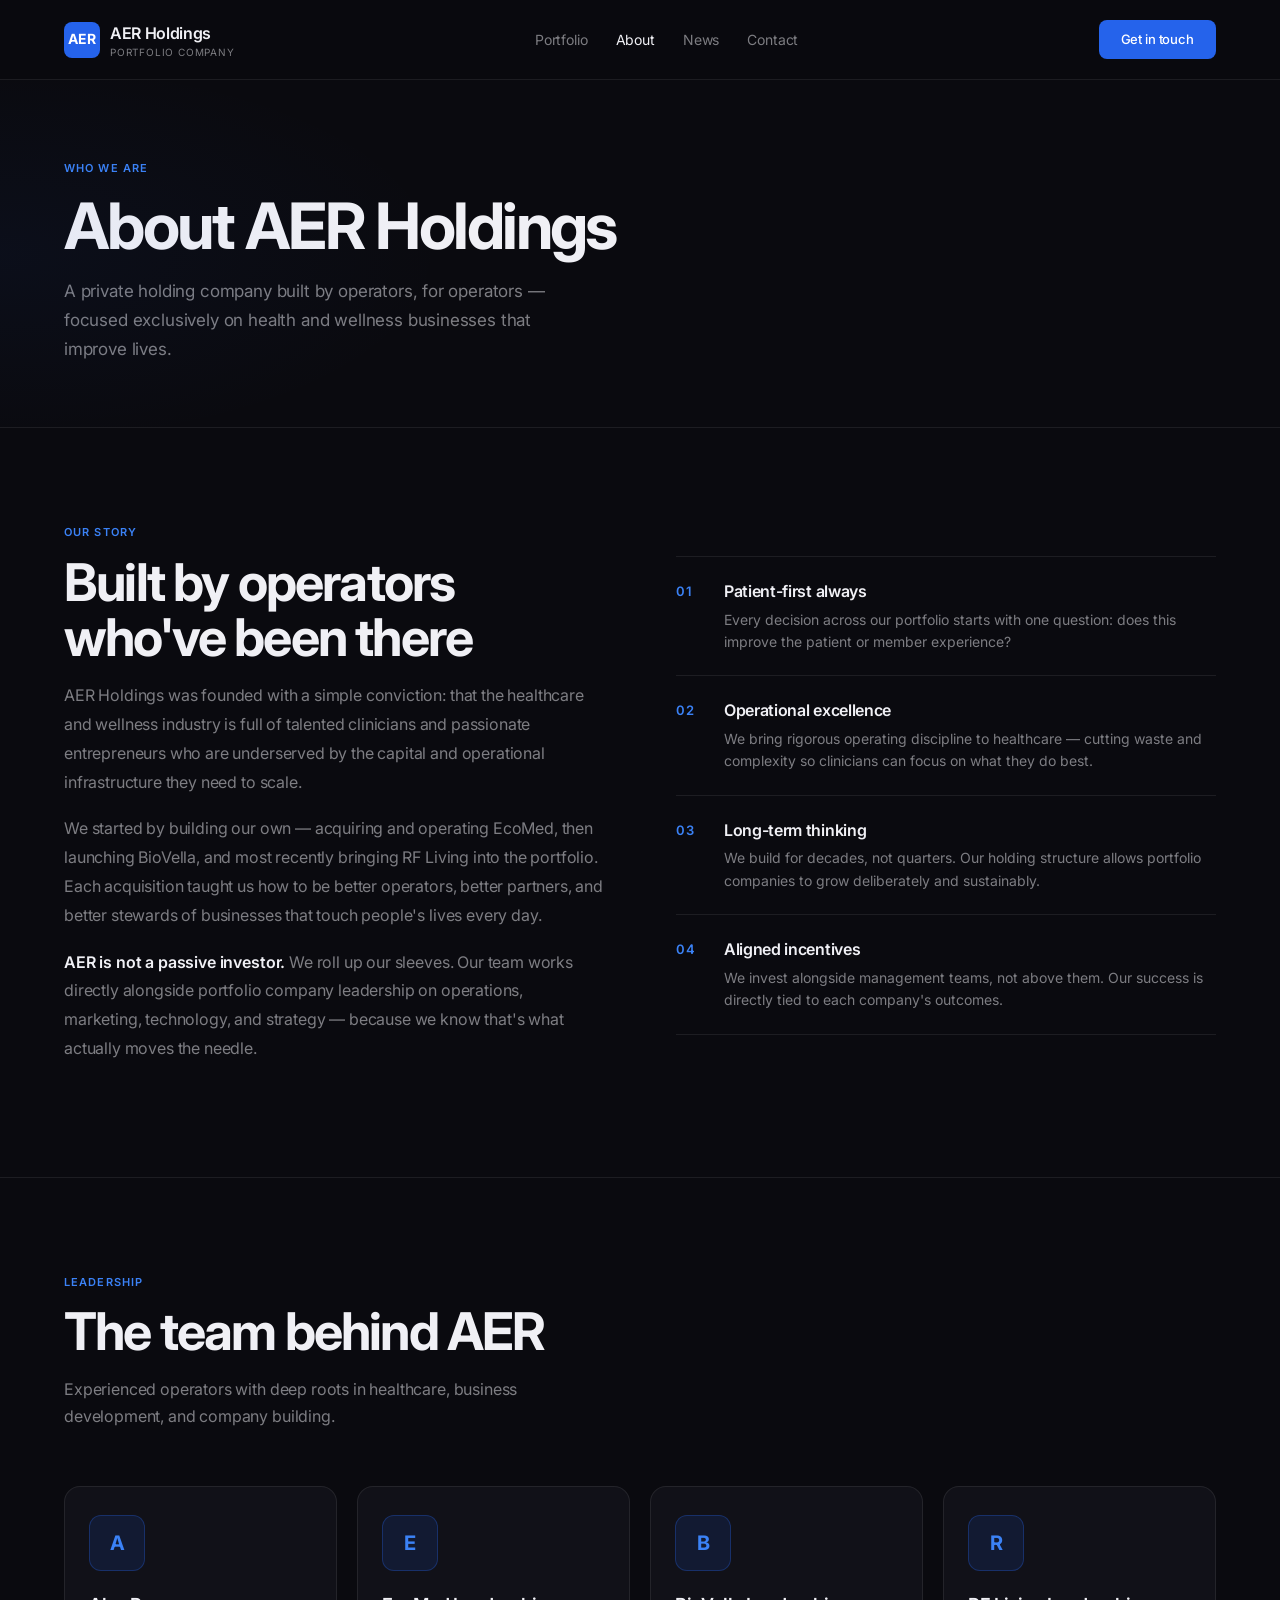
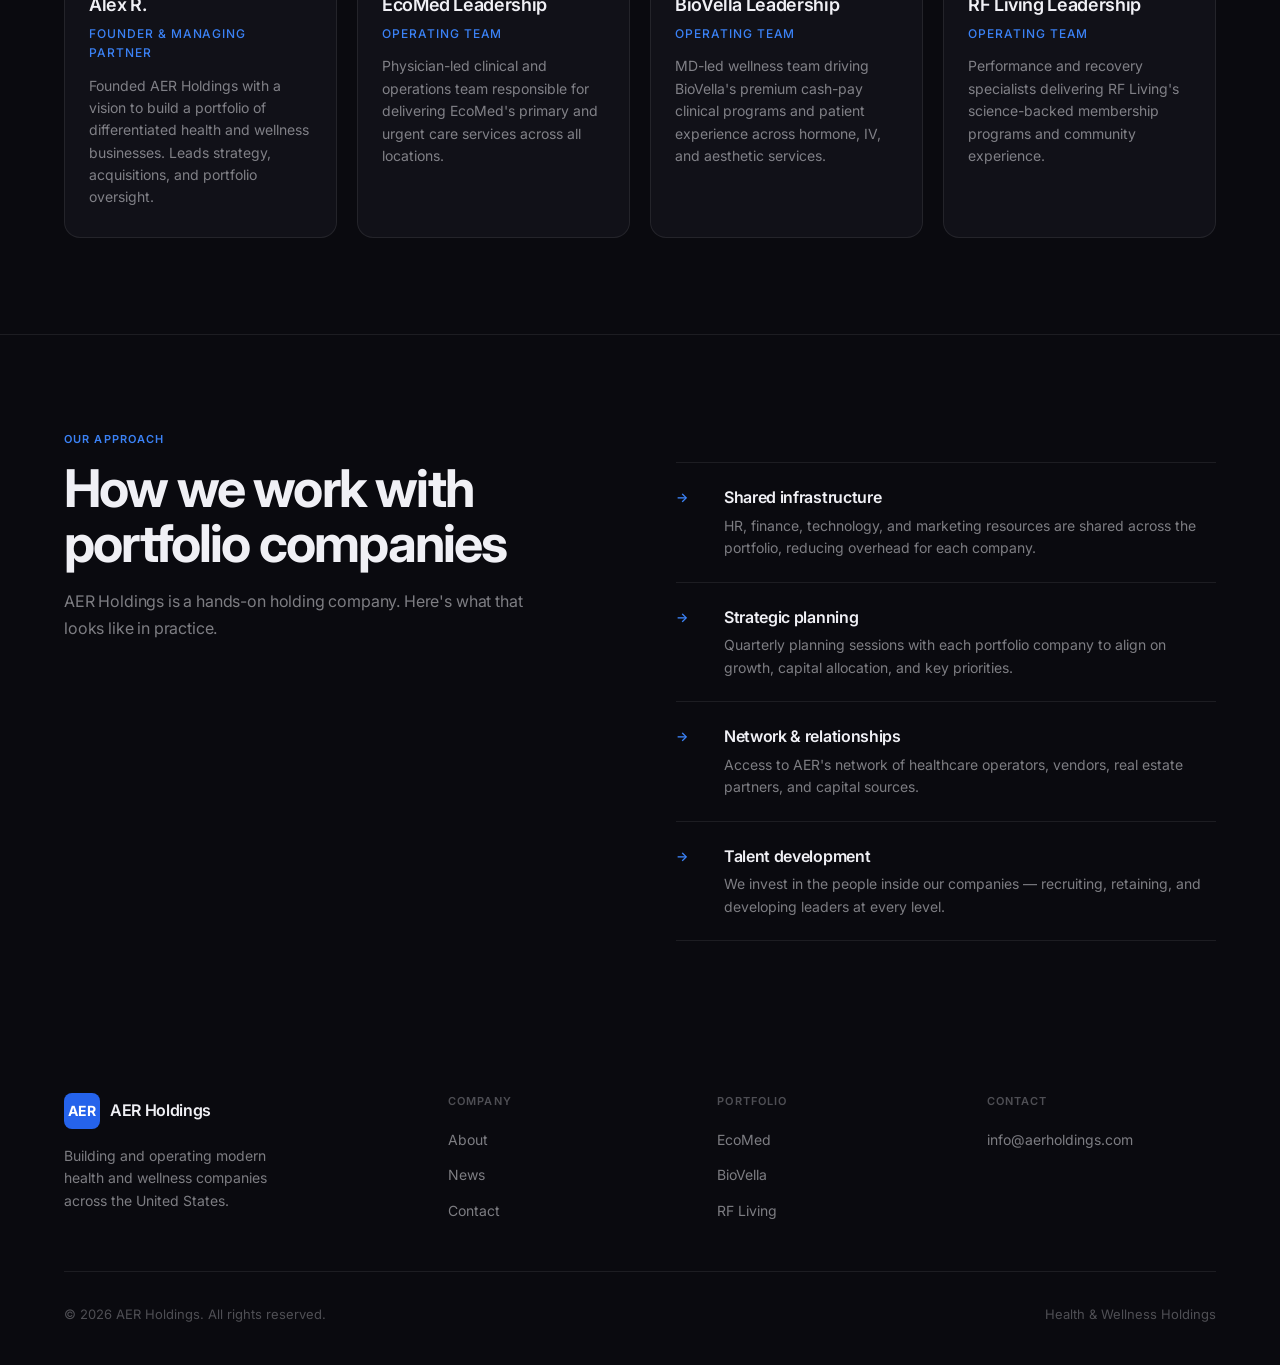
==== about.html @ 1b5bc902 "Initial commit: AER Holdings website" ====
<!DOCTYPE html>
<html lang="en">
<head>
<meta charset="UTF-8">
<meta name="viewport" content="width=device-width, initial-scale=1.0">
<title>About — AER Holdings</title>
<link rel="preconnect" href="https://fonts.googleapis.com">
<link rel="preconnect" href="https://fonts.gstatic.com" crossorigin>
<link href="https://fonts.googleapis.com/css2?family=Inter:wght@300;400;500;600;700&display=swap" rel="stylesheet">
<link rel="stylesheet" href="styles.css">
</head>
<body>
<nav>
  <a href="index.html" class="logo">
    <div class="logo-mark">AER</div>
    <div><div class="logo-text">AER Holdings</div><div class="logo-sub">Portfolio Company</div></div>
  </a>
  <ul class="nav-links">
    <li><a href="portfolio.html">Portfolio</a></li>
    <li><a href="about.html" class="active">About</a></li>
    <li><a href="news.html">News</a></li>
    <li><a href="contact.html">Contact</a></li>
  </ul>
  <a href="contact.html" class="nav-cta">Get in touch</a>
  <button class="hamburger" onclick="toggleMenu()" aria-label="Open menu">
    <span></span><span></span><span></span>
  </button>
</nav>
<div class="mobile-menu" id="mobileMenu">
  <a href="portfolio.html" onclick="closeMenu()">Portfolio</a>
  <a href="about.html" onclick="closeMenu()">About</a>
  <a href="news.html" onclick="closeMenu()">News</a>
  <a href="contact.html" onclick="closeMenu()">Contact</a>
  <a href="contact.html" class="nav-cta" onclick="closeMenu()">Get in touch</a>
</div>

<div class="page-hero">
  <div class="page-hero-eyebrow">Who We Are</div>
  <h1>About AER Holdings</h1>
  <p>A private holding company built by operators, for operators — focused exclusively on health and wellness businesses that improve lives.</p>
</div>

<!-- Story -->
<section>
  <div class="eyebrow">Our Story</div>
  <div class="about-grid">
    <div class="about-content">
      <h2 class="s-title">Built by operators<br>who've been there</h2>
      <p>AER Holdings was founded with a simple conviction: that the healthcare and wellness industry is full of talented clinicians and passionate entrepreneurs who are underserved by the capital and operational infrastructure they need to scale.</p>
      <p>We started by building our own — acquiring and operating EcoMed, then launching BioVella, and most recently bringing RF Living into the portfolio. Each acquisition taught us how to be better operators, better partners, and better stewards of businesses that touch people's lives every day.</p>
      <p><strong>AER is not a passive investor.</strong> We roll up our sleeves. Our team works directly alongside portfolio company leadership on operations, marketing, technology, and strategy — because we know that's what actually moves the needle.</p>
    </div>
    <div class="values-list">
      <div class="value-item">
        <div class="value-num">01</div>
        <div class="value-body">
          <div class="value-name">Patient-first always</div>
          <div class="value-desc">Every decision across our portfolio starts with one question: does this improve the patient or member experience?</div>
        </div>
      </div>
      <div class="value-item">
        <div class="value-num">02</div>
        <div class="value-body">
          <div class="value-name">Operational excellence</div>
          <div class="value-desc">We bring rigorous operating discipline to healthcare — cutting waste and complexity so clinicians can focus on what they do best.</div>
        </div>
      </div>
      <div class="value-item">
        <div class="value-num">03</div>
        <div class="value-body">
          <div class="value-name">Long-term thinking</div>
          <div class="value-desc">We build for decades, not quarters. Our holding structure allows portfolio companies to grow deliberately and sustainably.</div>
        </div>
      </div>
      <div class="value-item">
        <div class="value-num">04</div>
        <div class="value-body">
          <div class="value-name">Aligned incentives</div>
          <div class="value-desc">We invest alongside management teams, not above them. Our success is directly tied to each company's outcomes.</div>
        </div>
      </div>
    </div>
  </div>
</section>

<!-- Leadership -->
<section>
  <div class="eyebrow">Leadership</div>
  <h2 class="s-title">The team behind AER</h2>
  <p class="s-sub">Experienced operators with deep roots in healthcare, business development, and company building.</p>
  <div class="leadership-grid">
    <div class="leader-card">
      <div class="leader-avatar">A</div>
      <div class="leader-name">Alex R.</div>
      <div class="leader-title">Founder &amp; Managing Partner</div>
      <div class="leader-bio">Founded AER Holdings with a vision to build a portfolio of differentiated health and wellness businesses. Leads strategy, acquisitions, and portfolio oversight.</div>
    </div>
    <div class="leader-card">
      <div class="leader-avatar">E</div>
      <div class="leader-name">EcoMed Leadership</div>
      <div class="leader-title">Operating Team</div>
      <div class="leader-bio">Physician-led clinical and operations team responsible for delivering EcoMed's primary and urgent care services across all locations.</div>
    </div>
    <div class="leader-card">
      <div class="leader-avatar">B</div>
      <div class="leader-name">BioVella Leadership</div>
      <div class="leader-title">Operating Team</div>
      <div class="leader-bio">MD-led wellness team driving BioVella's premium cash-pay clinical programs and patient experience across hormone, IV, and aesthetic services.</div>
    </div>
    <div class="leader-card">
      <div class="leader-avatar">R</div>
      <div class="leader-name">RF Living Leadership</div>
      <div class="leader-title">Operating Team</div>
      <div class="leader-bio">Performance and recovery specialists delivering RF Living's science-backed membership programs and community experience.</div>
    </div>
  </div>
</section>

<!-- Approach -->
<section style="border-bottom:none">
  <div class="eyebrow">Our Approach</div>
  <div class="about-grid">
    <div>
      <h2 class="s-title">How we work with<br>portfolio companies</h2>
      <p class="s-sub" style="margin-bottom:0">AER Holdings is a hands-on holding company. Here's what that looks like in practice.</p>
    </div>
    <div class="values-list">
      <div class="value-item">
        <div class="value-num">→</div>
        <div class="value-body">
          <div class="value-name">Shared infrastructure</div>
          <div class="value-desc">HR, finance, technology, and marketing resources are shared across the portfolio, reducing overhead for each company.</div>
        </div>
      </div>
      <div class="value-item">
        <div class="value-num">→</div>
        <div class="value-body">
          <div class="value-name">Strategic planning</div>
          <div class="value-desc">Quarterly planning sessions with each portfolio company to align on growth, capital allocation, and key priorities.</div>
        </div>
      </div>
      <div class="value-item">
        <div class="value-num">→</div>
        <div class="value-body">
          <div class="value-name">Network &amp; relationships</div>
          <div class="value-desc">Access to AER's network of healthcare operators, vendors, real estate partners, and capital sources.</div>
        </div>
      </div>
      <div class="value-item">
        <div class="value-num">→</div>
        <div class="value-body">
          <div class="value-name">Talent development</div>
          <div class="value-desc">We invest in the people inside our companies — recruiting, retaining, and developing leaders at every level.</div>
        </div>
      </div>
    </div>
  </div>
</section>

<footer>
  <div class="footer-inner">
    <div class="footer-brand">
      <a href="index.html" class="footer-logo logo">
        <div class="logo-mark">AER</div>
        <div><div class="logo-text">AER Holdings</div></div>
      </a>
      <p class="footer-tagline">Building and operating modern health and wellness companies across the United States.</p>
    </div>
    <div>
      <div class="footer-col-title">Company</div>
      <ul class="footer-links">
        <li><a href="about.html">About</a></li>
        <li><a href="news.html">News</a></li>
        <li><a href="contact.html">Contact</a></li>
      </ul>
    </div>
    <div>
      <div class="footer-col-title">Portfolio</div>
      <ul class="footer-links">
        <li><a href="portfolio.html#ecomed">EcoMed</a></li>
        <li><a href="portfolio.html#biovella">BioVella</a></li>
        <li><a href="portfolio.html#rfliving">RF Living</a></li>
      </ul>
    </div>
    <div>
      <div class="footer-col-title">Contact</div>
      <ul class="footer-links">
        <li><a href="mailto:info@aerholdings.com">info@aerholdings.com</a></li>
      </ul>
    </div>
  </div>
  <div class="footer-bottom">
    <span>&copy; 2026 AER Holdings. All rights reserved.</span>
    <span>Health &amp; Wellness Holdings</span>
  </div>
</footer>
<script src="script.js"></script>
</body>
</html>
---- styles.css ----
*,*::before,*::after{box-sizing:border-box;margin:0;padding:0}
:root{
  --accent:#2563EB;
  --accent-light:#3B82F6;
  --accent-dim:rgba(37,99,235,0.12);
  --accent-border:rgba(37,99,235,0.3);
  --bg:#0A0A0F;
  --bg2:#111118;
  --bg3:#18181F;
  --bd:rgba(255,255,255,0.08);
  --bd2:rgba(255,255,255,0.04);
  --tx:#F0F0F5;
  --mu:rgba(240,240,245,0.5);
  --mu2:rgba(240,240,245,0.3);
}
html{scroll-behavior:smooth}
body{font-family:'Inter',sans-serif;background:var(--bg);color:var(--tx);font-size:16px;line-height:1.6;overflow-x:hidden}

/* NAV */
nav{position:sticky;top:0;z-index:100;display:flex;align-items:center;justify-content:space-between;padding:0 5vw;height:80px;background:rgba(10,10,15,0.92);backdrop-filter:blur(16px);border-bottom:1px solid var(--bd)}
.logo{display:flex;align-items:center;gap:10px;text-decoration:none}
.logo-mark{width:36px;height:36px;background:var(--accent);border-radius:8px;display:flex;align-items:center;justify-content:center;font-size:14px;font-weight:700;color:#fff;letter-spacing:-.02em;flex-shrink:0}
.logo-text{font-size:16px;font-weight:600;letter-spacing:-.02em;color:var(--tx)}
.logo-sub{font-size:10px;font-weight:400;color:var(--mu);letter-spacing:.08em;text-transform:uppercase;line-height:1.2}
.nav-links{display:flex;list-style:none;gap:28px;align-items:center}
.nav-links a{font-size:14px;color:var(--mu);text-decoration:none;transition:color .2s;letter-spacing:-.01em}
.nav-links a:hover,.nav-links a.active{color:var(--tx)}
.nav-cta{font-size:13px;font-weight:500;padding:9px 22px;background:var(--accent);color:#fff;border:none;border-radius:8px;cursor:pointer;text-decoration:none;transition:background .2s,transform .15s;display:inline-block;letter-spacing:-.01em}
.nav-cta:hover{background:var(--accent-light);transform:translateY(-1px)}
.hamburger{display:none;flex-direction:column;gap:5px;cursor:pointer;background:none;border:none;padding:4px}
.hamburger span{display:block;width:22px;height:1.5px;background:var(--tx);transition:all .3s}
.mobile-menu{display:none;position:fixed;inset:80px 0 0 0;background:var(--bg);z-index:99;flex-direction:column;align-items:center;justify-content:center;gap:28px}
.mobile-menu.open{display:flex}
.mobile-menu a{font-size:22px;font-weight:300;color:var(--tx);text-decoration:none;transition:color .2s}
.mobile-menu a:hover{color:var(--accent)}
.mobile-menu .nav-cta{font-size:16px;padding:12px 36px}

/* HERO */
.hero{min-height:calc(100svh - 80px);display:flex;flex-direction:column;align-items:center;justify-content:center;text-align:center;padding:80px 5vw 100px;border-bottom:1px solid var(--bd);position:relative;overflow:hidden}
.hero::before{content:'';position:absolute;inset:0;background:radial-gradient(ellipse 70% 55% at 50% 60%,rgba(37,99,235,0.07) 0%,transparent 70%);pointer-events:none}
.hero-eyebrow{display:inline-flex;align-items:center;gap:8px;background:var(--accent-dim);border:1px solid var(--accent-border);border-radius:6px;padding:6px 14px;font-size:11px;font-weight:500;color:var(--accent-light);letter-spacing:.08em;text-transform:uppercase;margin-bottom:36px}
.hero-eyebrow::before{content:'';width:5px;height:5px;border-radius:50%;background:var(--accent-light);animation:pulse 2s ease-in-out infinite}
@keyframes pulse{0%,100%{opacity:1;transform:scale(1)}50%{opacity:.35;transform:scale(.65)}}
.hero h1{font-size:clamp(42px,7.5vw,88px);font-weight:700;line-height:1.0;letter-spacing:-.04em;max-width:820px;margin-bottom:24px}
.hero h1 span{color:var(--accent-light)}
.hero p{font-size:clamp(15px,2vw,18px);font-weight:400;color:var(--mu);max-width:480px;margin-bottom:48px;line-height:1.7;letter-spacing:-.01em}
.hero-btns{display:flex;gap:12px;flex-wrap:wrap;justify-content:center;margin-bottom:80px}
.btn-primary{font-size:15px;font-weight:500;padding:14px 32px;background:var(--accent);color:#fff;border:none;border-radius:8px;cursor:pointer;text-decoration:none;transition:background .2s,transform .15s;display:inline-block;letter-spacing:-.01em}
.btn-primary:hover{background:var(--accent-light);transform:translateY(-1px)}
.btn-ghost{font-size:15px;font-weight:400;padding:14px 32px;background:transparent;color:var(--tx);border:1px solid var(--bd);border-radius:8px;cursor:pointer;text-decoration:none;transition:border-color .2s,transform .15s;display:inline-block;letter-spacing:-.01em}
.btn-ghost:hover{border-color:var(--accent-border);transform:translateY(-1px)}
.hero-stats{display:grid;grid-template-columns:repeat(3,1fr);width:100%;max-width:560px;border:1px solid var(--bd);border-radius:12px;overflow:hidden;background:var(--bg2)}
.stat{padding:22px 16px;text-align:center;border-right:1px solid var(--bd)}
.stat:last-child{border-right:none}
.stat-val{font-size:22px;font-weight:700;letter-spacing:-.03em;margin-bottom:4px;color:var(--tx)}
.stat-lbl{font-size:11px;color:var(--mu);text-transform:uppercase;letter-spacing:.08em}

/* SECTIONS */
section{padding:96px 5vw;border-bottom:1px solid var(--bd)}
.eyebrow{font-size:11px;font-weight:600;text-transform:uppercase;letter-spacing:.1em;color:var(--accent-light);margin-bottom:14px}
.s-title{font-size:clamp(32px,4.5vw,52px);font-weight:700;line-height:1.05;letter-spacing:-.035em;margin-bottom:16px}
.s-sub{font-size:16px;font-weight:400;color:var(--mu);max-width:480px;line-height:1.7;margin-bottom:56px;letter-spacing:-.01em}

/* PORTFOLIO CARDS */
.portfolio-grid{display:grid;grid-template-columns:repeat(auto-fit,minmax(300px,1fr));gap:20px}
.portfolio-card{background:var(--bg2);border:1px solid var(--bd);border-radius:16px;padding:32px;transition:border-color .25s,transform .25s;cursor:default;text-decoration:none;display:block}
.portfolio-card:hover{border-color:var(--accent-border);transform:translateY(-3px)}
.pc-header{display:flex;align-items:center;justify-content:space-between;margin-bottom:24px}
.pc-logo-wrap{width:52px;height:52px;border-radius:12px;display:flex;align-items:center;justify-content:center;font-size:20px;font-weight:700;letter-spacing:-.03em;flex-shrink:0}
.pc-logo-wrap.ecomed{background:rgba(16,185,129,0.12);color:#10B981}
.pc-logo-wrap.biovella{background:rgba(245,158,11,0.12);color:#F59E0B}
.pc-logo-wrap.rf{background:rgba(139,92,246,0.12);color:#8B5CF6}
.pc-badge{font-size:10px;font-weight:600;text-transform:uppercase;letter-spacing:.08em;padding:4px 10px;border-radius:100px}
.pc-badge.active{background:rgba(16,185,129,0.12);color:#10B981;border:1px solid rgba(16,185,129,0.25)}
.pc-name{font-size:22px;font-weight:700;letter-spacing:-.03em;margin-bottom:10px}
.pc-sector{font-size:11px;font-weight:500;text-transform:uppercase;letter-spacing:.08em;color:var(--accent-light);margin-bottom:12px}
.pc-desc{font-size:14px;font-weight:400;color:var(--mu);line-height:1.65;margin-bottom:24px}
.pc-facts{display:flex;flex-direction:column;gap:8px;border-top:1px solid var(--bd);padding-top:20px}
.pc-fact{display:flex;align-items:center;gap:10px;font-size:13px;color:var(--mu)}
.pc-fact-dot{width:4px;height:4px;border-radius:50%;flex-shrink:0}
.pc-fact-dot.ecomed{background:#10B981}
.pc-fact-dot.biovella{background:#F59E0B}
.pc-fact-dot.rf{background:#8B5CF6}

/* ABOUT / MISSION */
.about-grid{display:grid;grid-template-columns:1fr 1fr;gap:72px;align-items:start}
.about-content p{font-size:16px;font-weight:400;color:var(--mu);line-height:1.8;margin-bottom:18px;letter-spacing:-.01em}
.about-content p strong{color:var(--tx);font-weight:600}
.values-list{display:flex;flex-direction:column;gap:0}
.value-item{display:flex;gap:20px;padding:22px 0;border-bottom:1px solid var(--bd)}
.value-item:first-child{border-top:1px solid var(--bd)}
.value-num{font-size:13px;font-weight:600;color:var(--accent-light);min-width:28px;padding-top:2px;letter-spacing:.04em}
.value-body{}
.value-name{font-size:16px;font-weight:600;letter-spacing:-.02em;margin-bottom:4px}
.value-desc{font-size:14px;color:var(--mu);line-height:1.6}

/* LEADERSHIP */
.leadership-grid{display:grid;grid-template-columns:repeat(auto-fit,minmax(240px,1fr));gap:20px}
.leader-card{background:var(--bg2);border:1px solid var(--bd);border-radius:16px;padding:28px 24px;transition:border-color .2s}
.leader-card:hover{border-color:var(--accent-border)}
.leader-avatar{width:56px;height:56px;border-radius:12px;background:var(--accent-dim);border:1px solid var(--accent-border);display:flex;align-items:center;justify-content:center;font-size:20px;font-weight:700;color:var(--accent-light);letter-spacing:-.02em;margin-bottom:20px}
.leader-name{font-size:18px;font-weight:600;letter-spacing:-.02em;margin-bottom:4px}
.leader-title{font-size:12px;font-weight:500;text-transform:uppercase;letter-spacing:.08em;color:var(--accent-light);margin-bottom:12px}
.leader-bio{font-size:14px;color:var(--mu);line-height:1.6}

/* NEWS */
.news-grid{display:grid;grid-template-columns:repeat(auto-fit,minmax(280px,1fr));gap:20px}
.news-card{background:var(--bg2);border:1px solid var(--bd);border-radius:16px;padding:28px 24px;transition:border-color .2s,transform .2s}
.news-card:hover{border-color:var(--accent-border);transform:translateY(-2px)}
.news-date{font-size:11px;font-weight:500;text-transform:uppercase;letter-spacing:.08em;color:var(--mu2);margin-bottom:14px}
.news-tag{display:inline-block;font-size:10px;font-weight:600;text-transform:uppercase;letter-spacing:.08em;padding:3px 9px;border-radius:100px;background:var(--accent-dim);color:var(--accent-light);border:1px solid var(--accent-border);margin-bottom:14px}
.news-title{font-size:17px;font-weight:600;letter-spacing:-.025em;line-height:1.3;margin-bottom:10px}
.news-excerpt{font-size:14px;color:var(--mu);line-height:1.6}

/* CONTACT */
.contact-grid{display:grid;grid-template-columns:1fr 1.2fr;gap:60px;align-items:start}
.contact-info{display:flex;flex-direction:column;gap:14px}
.ci-card{background:var(--bg2);border:1px solid var(--bd);border-radius:12px;padding:18px 20px;display:flex;align-items:flex-start;gap:14px}
.ci-icon{font-size:16px;width:36px;height:36px;background:var(--accent-dim);border-radius:8px;display:flex;align-items:center;justify-content:center;flex-shrink:0;border:1px solid var(--accent-border)}
.ci-label{font-size:11px;font-weight:500;text-transform:uppercase;letter-spacing:.08em;color:var(--mu);margin-bottom:3px}
.ci-val{font-size:15px;color:var(--tx);letter-spacing:-.01em}
.form-card{background:var(--bg2);border:1px solid var(--bd);border-radius:16px;padding:36px}
.form-title{font-size:22px;font-weight:700;letter-spacing:-.03em;margin-bottom:6px}
.form-sub{font-size:14px;color:var(--mu);margin-bottom:28px;line-height:1.6}
.form-row{display:grid;grid-template-columns:1fr 1fr;gap:14px}
.field{display:flex;flex-direction:column;gap:6px;margin-bottom:14px}
.field label{font-size:11px;font-weight:600;text-transform:uppercase;letter-spacing:.07em;color:var(--mu)}
.field input,.field select,.field textarea{background:var(--bg3);border:1px solid var(--bd);border-radius:8px;padding:12px 14px;color:var(--tx);font-family:'Inter',sans-serif;font-size:14px;font-weight:400;outline:none;transition:border-color .2s;width:100%;-webkit-appearance:none;appearance:none;letter-spacing:-.01em}
.field input:focus,.field select:focus,.field textarea:focus{border-color:var(--accent-border)}
.field input::placeholder,.field textarea::placeholder{color:var(--mu2)}
.field textarea{height:100px;resize:none}
.form-submit{width:100%;font-family:'Inter',sans-serif;font-size:15px;font-weight:500;padding:14px;background:var(--accent);color:#fff;border:none;border-radius:8px;cursor:pointer;transition:background .2s;margin-top:4px;letter-spacing:-.01em}
.form-submit:hover{background:var(--accent-light)}
.form-note{font-size:12px;color:var(--mu2);text-align:center;margin-top:12px}

/* FOOTER */
footer{padding:56px 5vw 40px;background:var(--bg)}
.footer-inner{display:grid;grid-template-columns:1.5fr repeat(3,1fr);gap:40px;padding-bottom:48px;border-bottom:1px solid var(--bd);margin-bottom:32px}
.footer-brand{}
.footer-logo{display:flex;align-items:center;gap:10px;margin-bottom:16px;text-decoration:none}
.footer-tagline{font-size:14px;color:var(--mu);line-height:1.6;max-width:240px}
.footer-col-title{font-size:11px;font-weight:600;text-transform:uppercase;letter-spacing:.1em;color:var(--mu2);margin-bottom:16px}
.footer-links{list-style:none;display:flex;flex-direction:column;gap:10px}
.footer-links a{font-size:14px;color:var(--mu);text-decoration:none;transition:color .2s}
.footer-links a:hover{color:var(--tx)}
.footer-bottom{display:flex;align-items:center;justify-content:space-between;font-size:13px;color:var(--mu2)}

/* PAGE HERO (inner pages) */
.page-hero{padding:80px 5vw 64px;border-bottom:1px solid var(--bd);position:relative;overflow:hidden}
.page-hero::before{content:'';position:absolute;inset:0;background:radial-gradient(ellipse 50% 80% at 0% 50%,rgba(37,99,235,0.05) 0%,transparent 70%);pointer-events:none}
.page-hero-eyebrow{font-size:11px;font-weight:600;text-transform:uppercase;letter-spacing:.1em;color:var(--accent-light);margin-bottom:14px}
.page-hero h1{font-size:clamp(36px,5.5vw,64px);font-weight:700;letter-spacing:-.04em;line-height:1.05;max-width:700px;margin-bottom:18px}
.page-hero p{font-size:17px;font-weight:400;color:var(--mu);max-width:520px;line-height:1.7;letter-spacing:-.01em}

/* MISC */
.divider-line{width:40px;height:2px;background:var(--accent);border-radius:2px;margin-bottom:32px}
.tag-row{display:flex;flex-wrap:wrap;gap:8px;margin-top:20px}
.tag{font-size:11px;font-weight:500;text-transform:uppercase;letter-spacing:.07em;padding:4px 10px;border-radius:100px;background:var(--bg3);border:1px solid var(--bd);color:var(--mu)}

@media(max-width:900px){
  .about-grid,.contact-grid{grid-template-columns:1fr}
  .footer-inner{grid-template-columns:1fr 1fr}
}
@media(max-width:640px){
  .nav-links,.nav-cta{display:none}
  .hamburger{display:flex}
  .hero-stats{grid-template-columns:1fr 1fr 1fr}
  .form-row{grid-template-columns:1fr}
  .footer-inner{grid-template-columns:1fr}
  .footer-bottom{flex-direction:column;gap:8px;text-align:center}
}
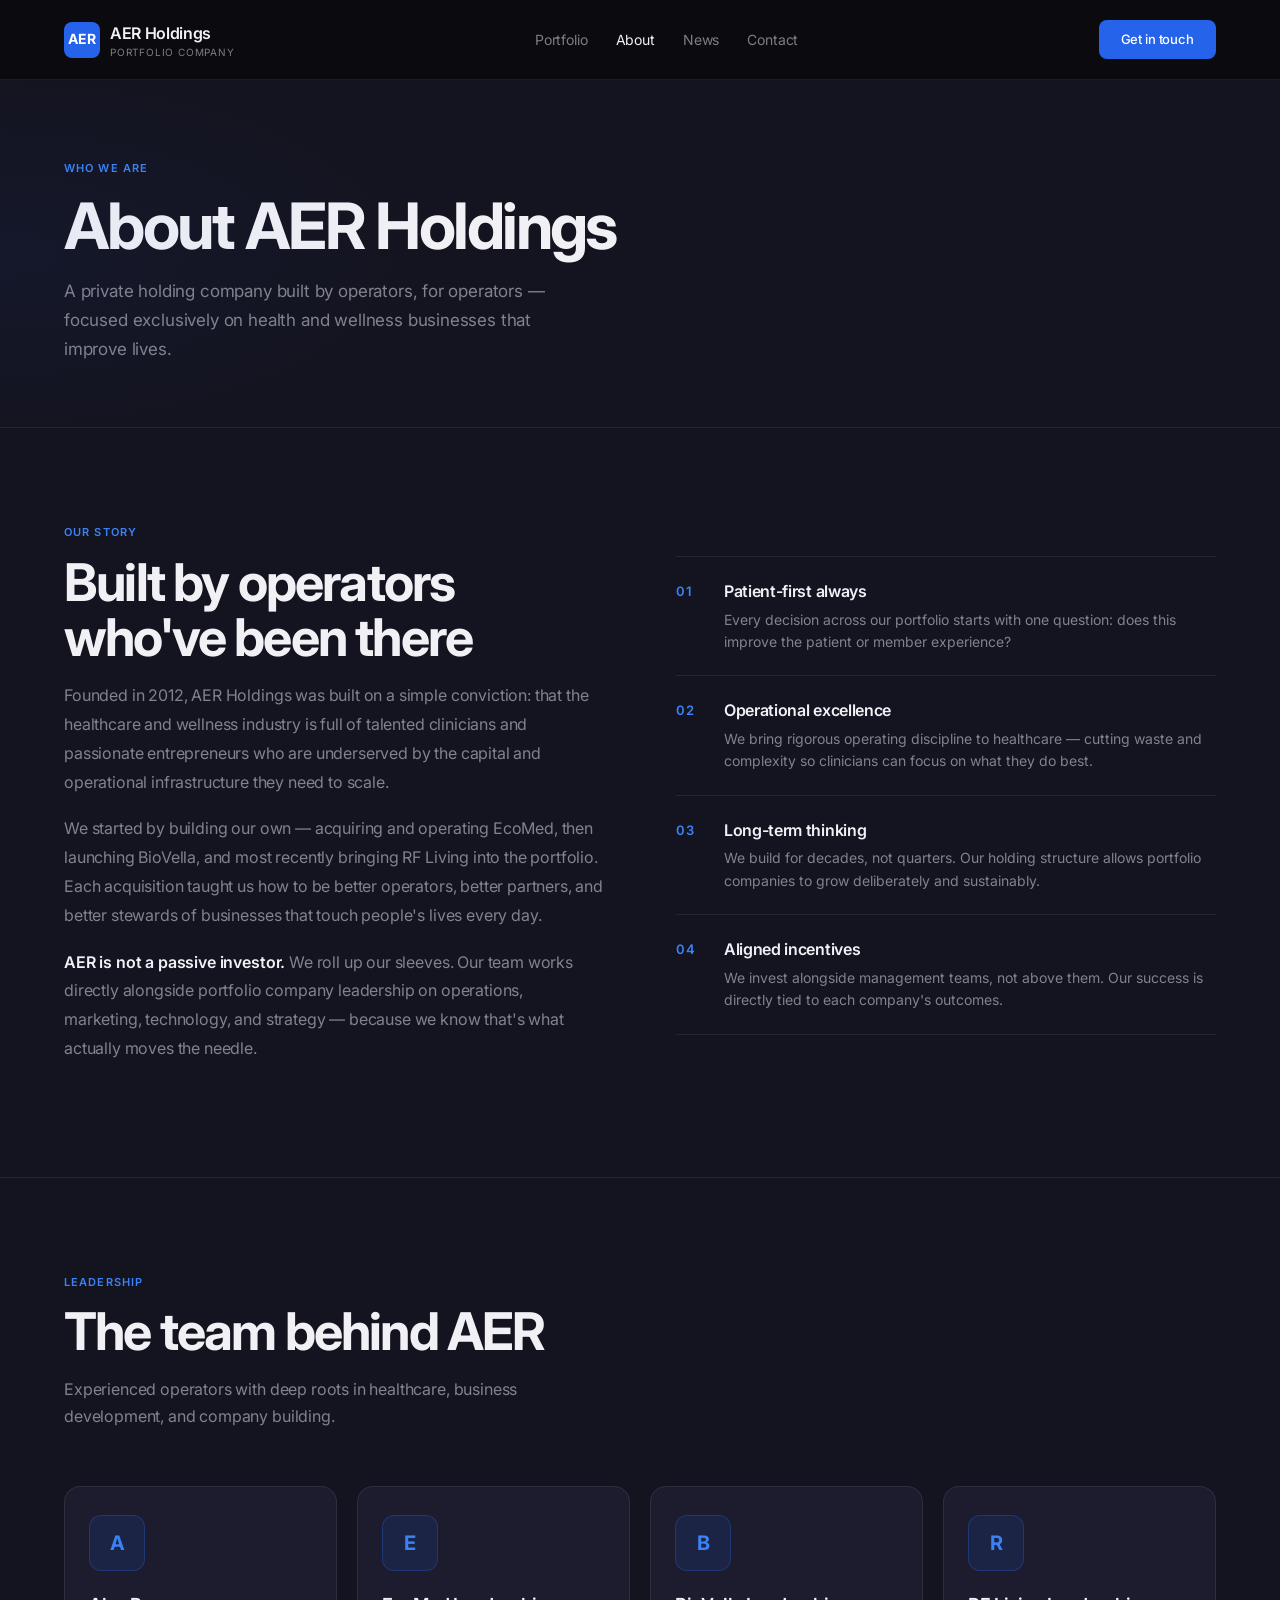
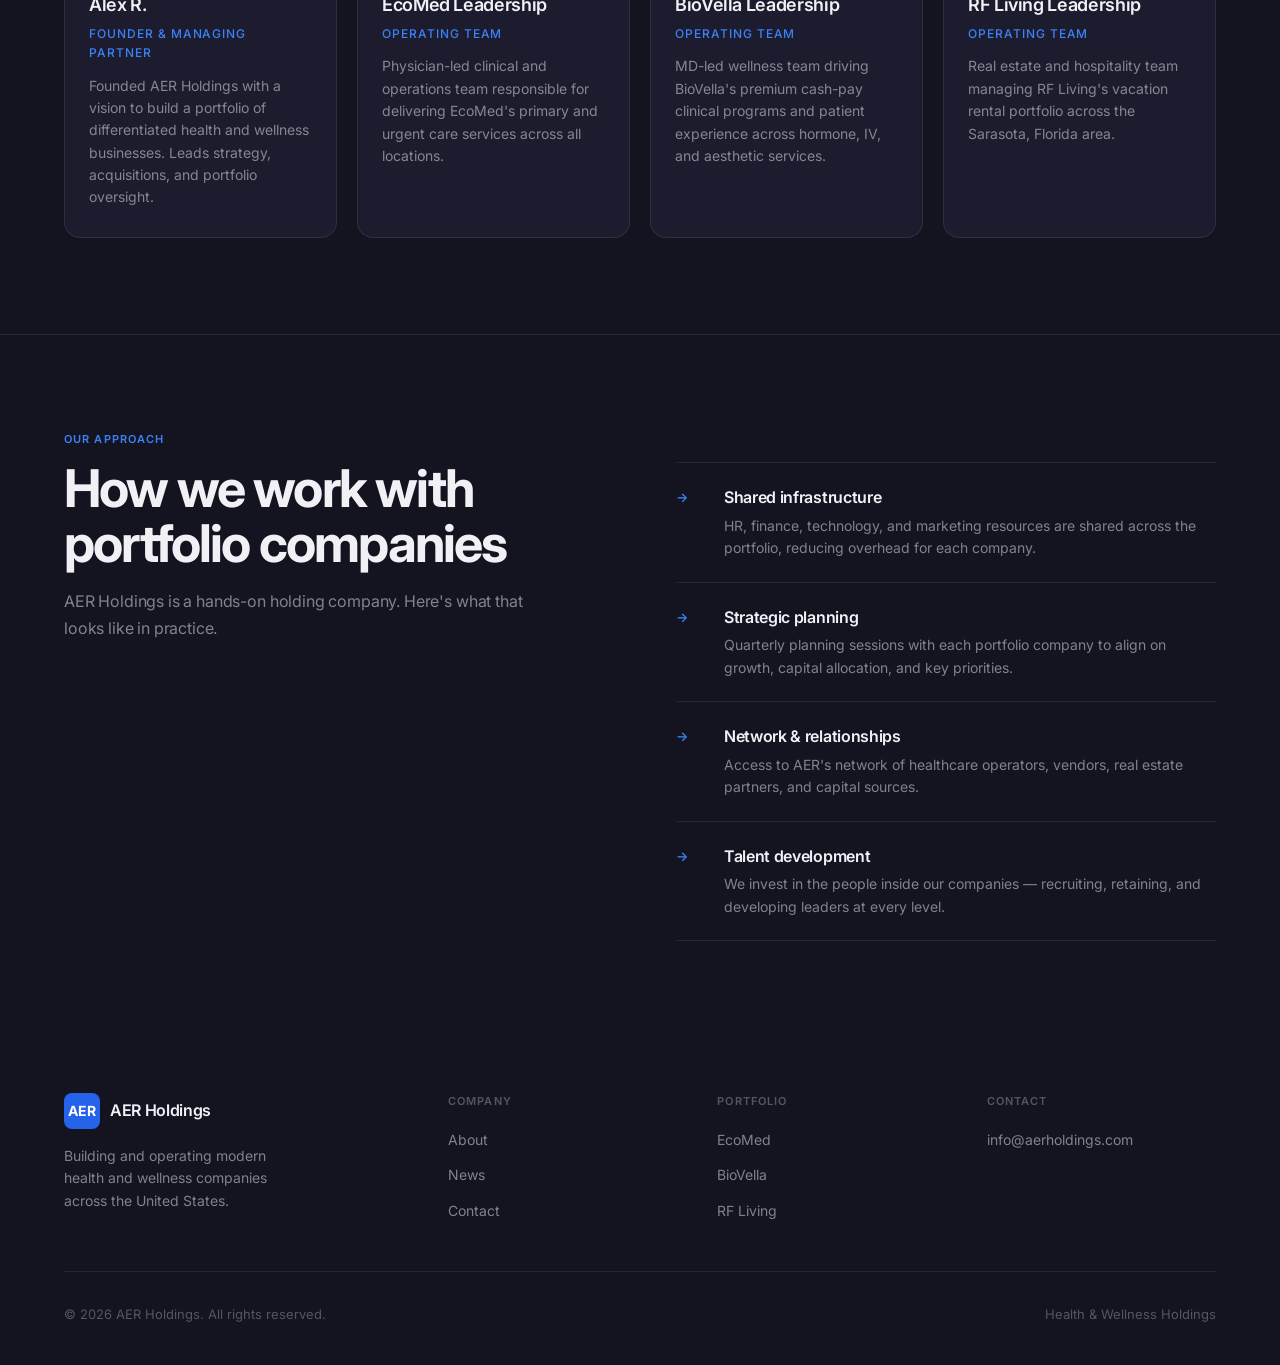
==== commit 0e72c501: "Update founding year to 2012, RF Living focus on Sarasota FL" ====
--- a/about.html
+++ b/about.html
@@ -46,7 +46,7 @@
   <div class="about-grid">
     <div class="about-content">
       <h2 class="s-title">Built by operators<br>who've been there</h2>
-      <p>AER Holdings was founded with a simple conviction: that the healthcare and wellness industry is full of talented clinicians and passionate entrepreneurs who are underserved by the capital and operational infrastructure they need to scale.</p>
+      <p>Founded in 2012, AER Holdings was built on a simple conviction: that the healthcare and wellness industry is full of talented clinicians and passionate entrepreneurs who are underserved by the capital and operational infrastructure they need to scale.</p>
       <p>We started by building our own — acquiring and operating EcoMed, then launching BioVella, and most recently bringing RF Living into the portfolio. Each acquisition taught us how to be better operators, better partners, and better stewards of businesses that touch people's lives every day.</p>
       <p><strong>AER is not a passive investor.</strong> We roll up our sleeves. Our team works directly alongside portfolio company leadership on operations, marketing, technology, and strategy — because we know that's what actually moves the needle.</p>
     </div>
@@ -111,7 +111,7 @@
       <div class="leader-avatar">R</div>
       <div class="leader-name">RF Living Leadership</div>
       <div class="leader-title">Operating Team</div>
-      <div class="leader-bio">Performance and recovery specialists delivering RF Living's science-backed membership programs and community experience.</div>
+      <div class="leader-bio">Real estate and hospitality team managing RF Living's vacation rental portfolio across the Sarasota, Florida area.</div>
     </div>
   </div>
 </section>
--- a/styles.css
+++ b/styles.css
@@ -4,9 +4,9 @@
   --accent-light:#3B82F6;
   --accent-dim:rgba(37,99,235,0.12);
   --accent-border:rgba(37,99,235,0.3);
-  --bg:#0A0A0F;
-  --bg2:#111118;
-  --bg3:#18181F;
+  --bg:#141420;
+  --bg2:#1C1C2E;
+  --bg3:#22223A;
   --bd:rgba(255,255,255,0.08);
   --bd2:rgba(255,255,255,0.04);
   --tx:#F0F0F5;
@@ -36,8 +36,10 @@
 .mobile-menu .nav-cta{font-size:16px;padding:12px 36px}
 
 /* HERO */
-.hero{min-height:calc(100svh - 80px);display:flex;flex-direction:column;align-items:center;justify-content:center;text-align:center;padding:80px 5vw 100px;border-bottom:1px solid var(--bd);position:relative;overflow:hidden}
-.hero::before{content:'';position:absolute;inset:0;background:radial-gradient(ellipse 70% 55% at 50% 60%,rgba(37,99,235,0.07) 0%,transparent 70%);pointer-events:none}
+.hero{min-height:calc(100svh - 80px);display:flex;flex-direction:column;align-items:center;justify-content:center;text-align:center;padding:80px 5vw 100px;border-bottom:1px solid var(--bd);position:relative;overflow:hidden;background-image:url('https://images.unsplash.com/photo-1486325212027-8081e485255e?w=1800&auto=format&fit=crop&q=80');background-size:cover;background-position:center 30%}
+.hero::before{content:'';position:absolute;inset:0;background:linear-gradient(to bottom,rgba(20,20,32,0.82) 0%,rgba(20,20,32,0.72) 50%,rgba(20,20,32,0.92) 100%);pointer-events:none}
+.hero::after{content:'';position:absolute;inset:0;background:radial-gradient(ellipse 70% 55% at 50% 60%,rgba(37,99,235,0.10) 0%,transparent 70%);pointer-events:none}
+.hero>*{position:relative;z-index:1}
 .hero-eyebrow{display:inline-flex;align-items:center;gap:8px;background:var(--accent-dim);border:1px solid var(--accent-border);border-radius:6px;padding:6px 14px;font-size:11px;font-weight:500;color:var(--accent-light);letter-spacing:.08em;text-transform:uppercase;margin-bottom:36px}
 .hero-eyebrow::before{content:'';width:5px;height:5px;border-radius:50%;background:var(--accent-light);animation:pulse 2s ease-in-out infinite}
 @keyframes pulse{0%,100%{opacity:1;transform:scale(1)}50%{opacity:.35;transform:scale(.65)}}
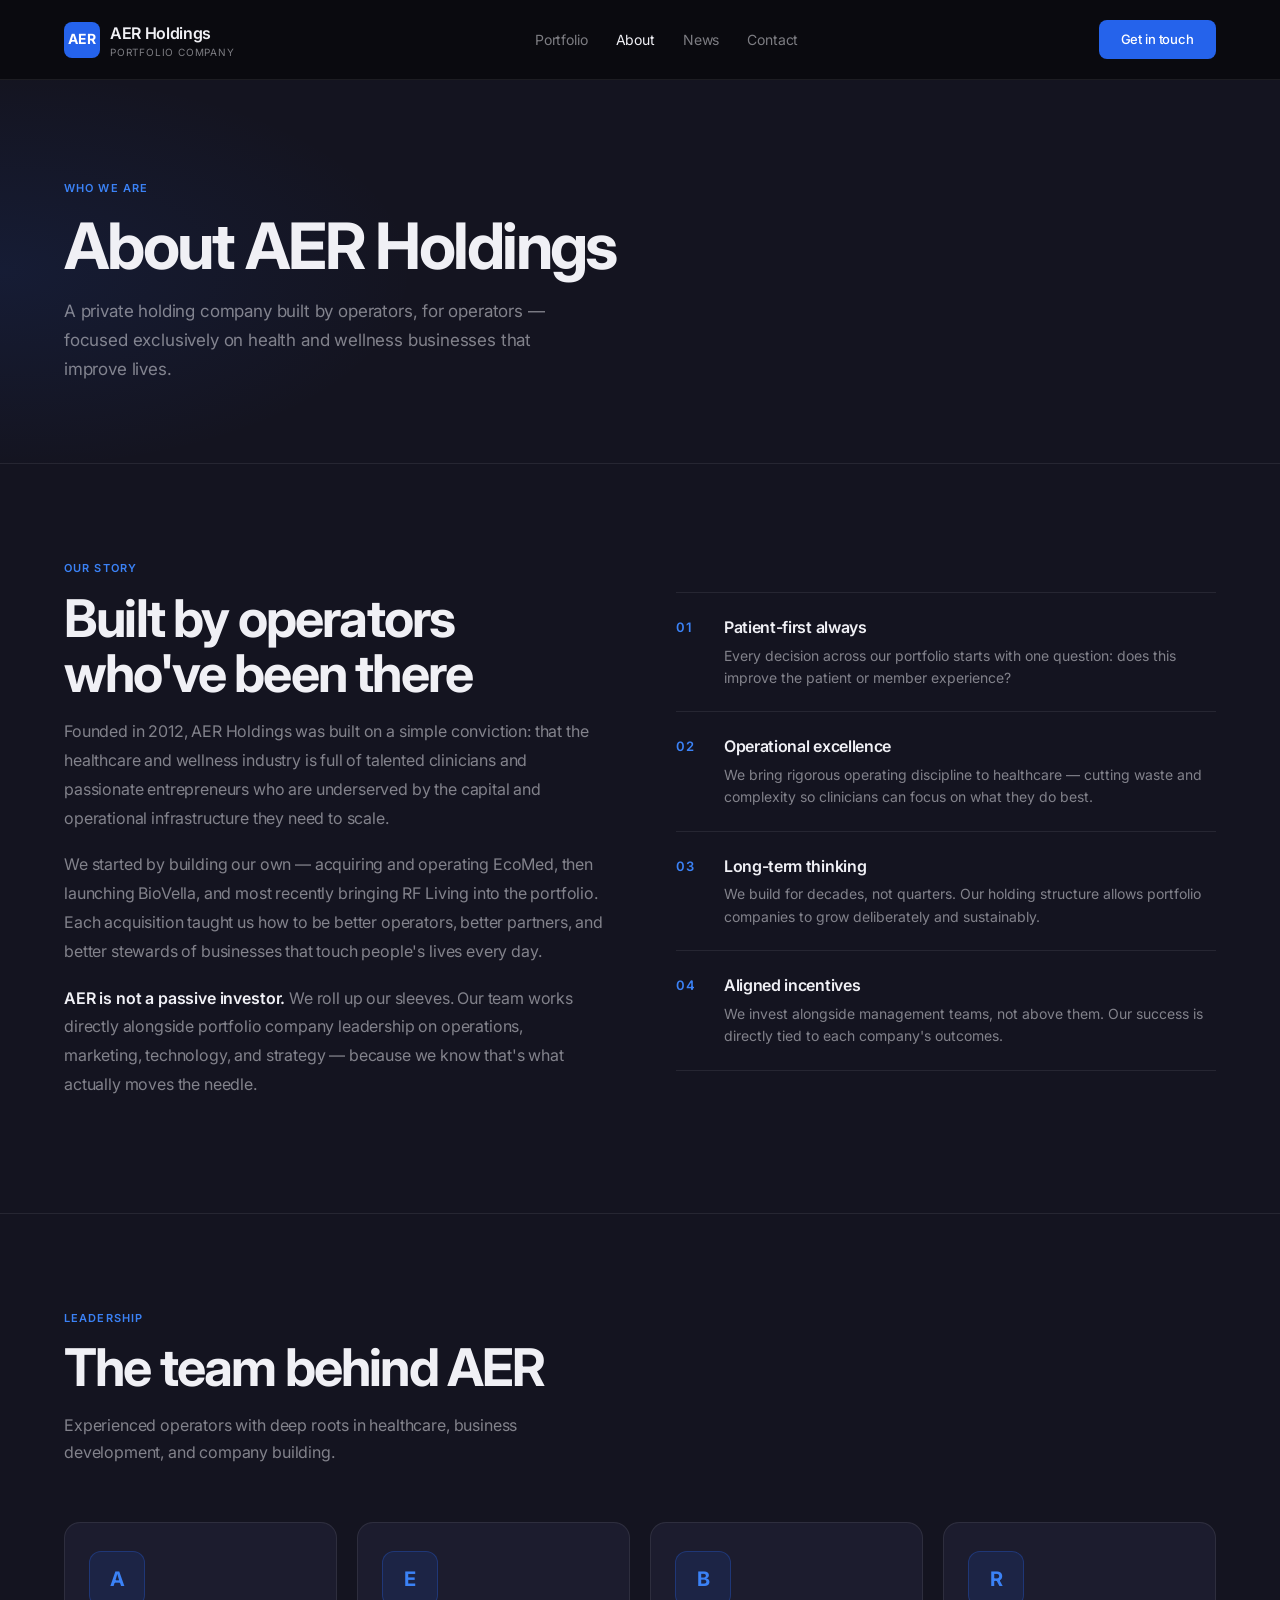
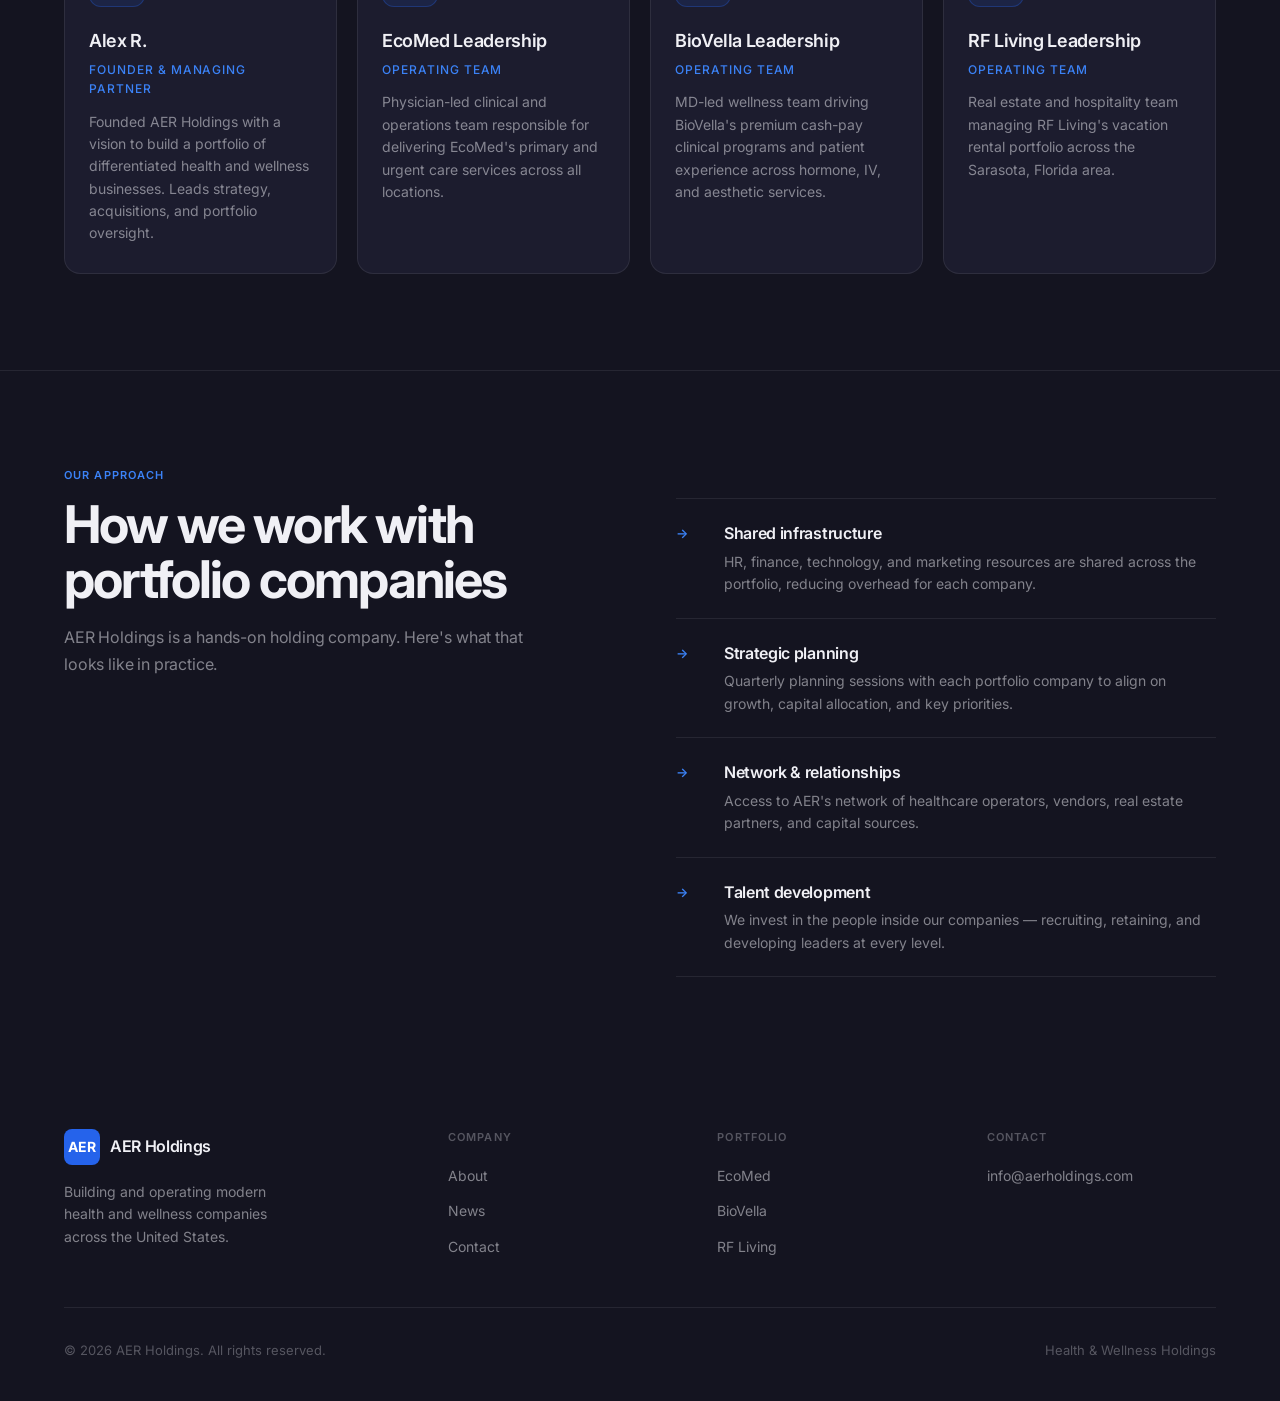
==== commit 048e215f: "Add contextual background images to all page heroes" ====
--- a/about.html
+++ b/about.html
@@ -34,7 +34,7 @@
   <a href="contact.html" class="nav-cta" onclick="closeMenu()">Get in touch</a>
 </div>
 
-<div class="page-hero">
+<div class="page-hero" style="background-image:url('https://images.unsplash.com/photo-1497366216548-37526070297c?w=1800&auto=format&fit=crop&q=80');background-position:center 50%">
   <div class="page-hero-eyebrow">Who We Are</div>
   <h1>About AER Holdings</h1>
   <p>A private holding company built by operators, for operators — focused exclusively on health and wellness businesses that improve lives.</p>
--- a/styles.css
+++ b/styles.css
@@ -148,8 +148,10 @@
 .footer-bottom{display:flex;align-items:center;justify-content:space-between;font-size:13px;color:var(--mu2)}
 
 /* PAGE HERO (inner pages) */
-.page-hero{padding:80px 5vw 64px;border-bottom:1px solid var(--bd);position:relative;overflow:hidden}
-.page-hero::before{content:'';position:absolute;inset:0;background:radial-gradient(ellipse 50% 80% at 0% 50%,rgba(37,99,235,0.05) 0%,transparent 70%);pointer-events:none}
+.page-hero{padding:100px 5vw 80px;border-bottom:1px solid var(--bd);position:relative;overflow:hidden;background-size:cover;background-position:center}
+.page-hero::before{content:'';position:absolute;inset:0;background:linear-gradient(to right,rgba(20,20,32,0.88) 0%,rgba(20,20,32,0.65) 60%,rgba(20,20,32,0.45) 100%);pointer-events:none}
+.page-hero::after{content:'';position:absolute;inset:0;background:radial-gradient(ellipse 50% 80% at 0% 50%,rgba(37,99,235,0.10) 0%,transparent 65%);pointer-events:none}
+.page-hero>*{position:relative;z-index:1}
 .page-hero-eyebrow{font-size:11px;font-weight:600;text-transform:uppercase;letter-spacing:.1em;color:var(--accent-light);margin-bottom:14px}
 .page-hero h1{font-size:clamp(36px,5.5vw,64px);font-weight:700;letter-spacing:-.04em;line-height:1.05;max-width:700px;margin-bottom:18px}
 .page-hero p{font-size:17px;font-weight:400;color:var(--mu);max-width:520px;line-height:1.7;letter-spacing:-.01em}
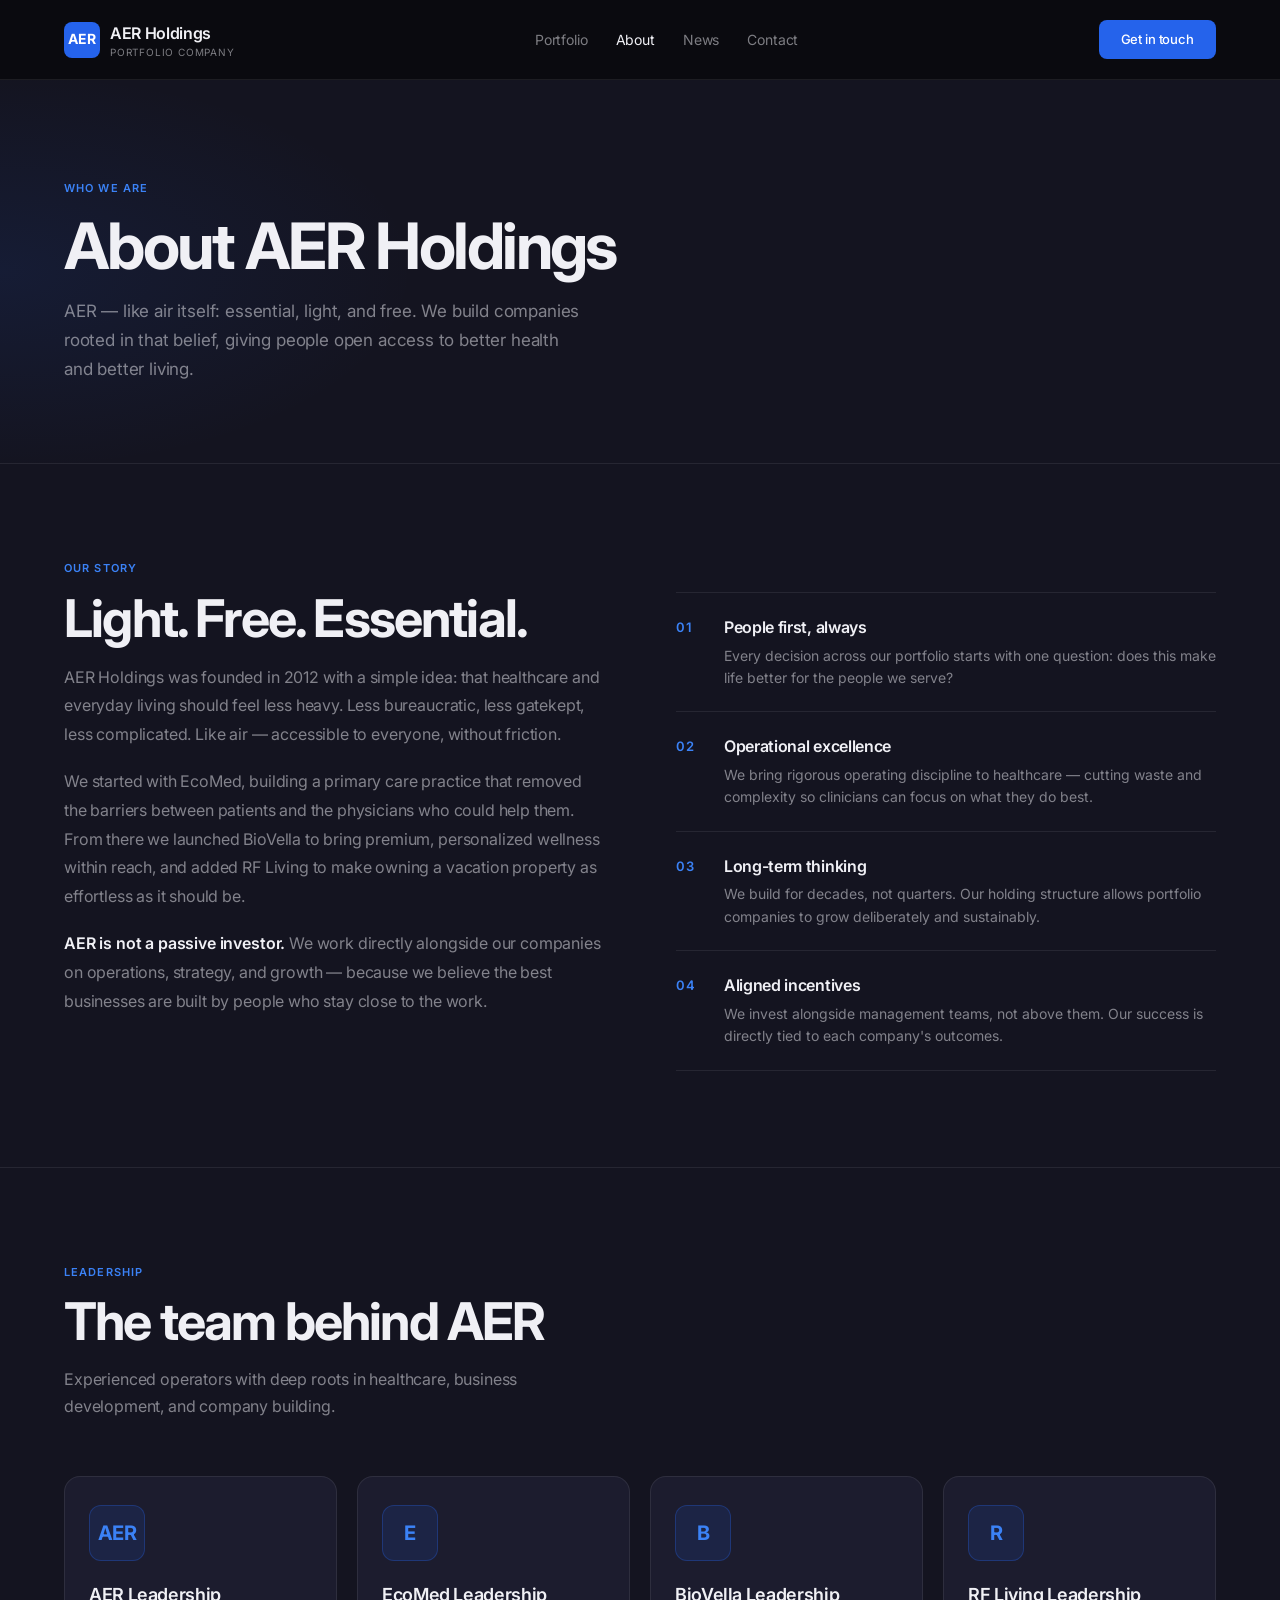
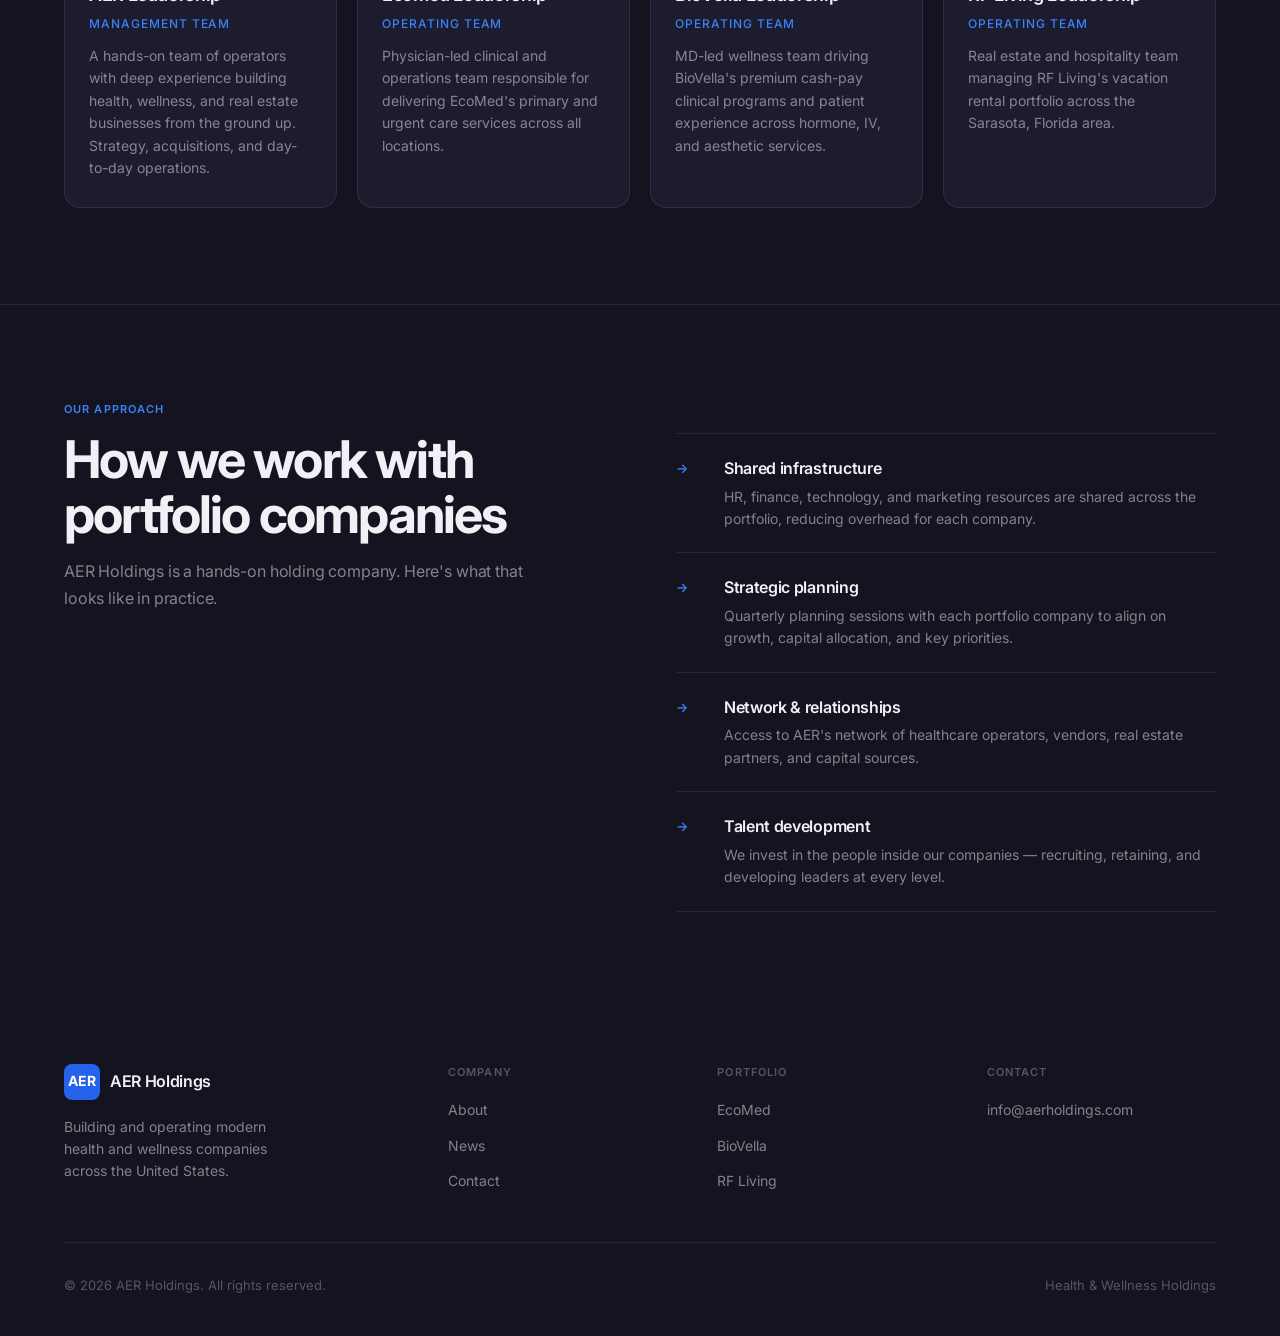
==== commit e7d242dd: "Rewrite brand voice: AER = air, light, free; anonymous founder" ====
--- a/about.html
+++ b/about.html
@@ -37,7 +37,7 @@
 <div class="page-hero" style="background-image:url('https://images.unsplash.com/photo-1497366216548-37526070297c?w=1800&auto=format&fit=crop&q=80');background-position:center 50%">
   <div class="page-hero-eyebrow">Who We Are</div>
   <h1>About AER Holdings</h1>
-  <p>A private holding company built by operators, for operators — focused exclusively on health and wellness businesses that improve lives.</p>
+  <p>AER — like air itself: essential, light, and free. We build companies rooted in that belief, giving people open access to better health and better living.</p>
 </div>
 
 <!-- Story -->
@@ -45,17 +45,17 @@
   <div class="eyebrow">Our Story</div>
   <div class="about-grid">
     <div class="about-content">
-      <h2 class="s-title">Built by operators<br>who've been there</h2>
-      <p>Founded in 2012, AER Holdings was built on a simple conviction: that the healthcare and wellness industry is full of talented clinicians and passionate entrepreneurs who are underserved by the capital and operational infrastructure they need to scale.</p>
-      <p>We started by building our own — acquiring and operating EcoMed, then launching BioVella, and most recently bringing RF Living into the portfolio. Each acquisition taught us how to be better operators, better partners, and better stewards of businesses that touch people's lives every day.</p>
-      <p><strong>AER is not a passive investor.</strong> We roll up our sleeves. Our team works directly alongside portfolio company leadership on operations, marketing, technology, and strategy — because we know that's what actually moves the needle.</p>
+      <h2 class="s-title">Light. Free. Essential.</h2>
+      <p>AER Holdings was founded in 2012 with a simple idea: that healthcare and everyday living should feel less heavy. Less bureaucratic, less gatekept, less complicated. Like air — accessible to everyone, without friction.</p>
+      <p>We started with EcoMed, building a primary care practice that removed the barriers between patients and the physicians who could help them. From there we launched BioVella to bring premium, personalized wellness within reach, and added RF Living to make owning a vacation property as effortless as it should be.</p>
+      <p><strong>AER is not a passive investor.</strong> We work directly alongside our companies on operations, strategy, and growth — because we believe the best businesses are built by people who stay close to the work.</p>
     </div>
     <div class="values-list">
       <div class="value-item">
         <div class="value-num">01</div>
         <div class="value-body">
-          <div class="value-name">Patient-first always</div>
-          <div class="value-desc">Every decision across our portfolio starts with one question: does this improve the patient or member experience?</div>
+          <div class="value-name">People first, always</div>
+          <div class="value-desc">Every decision across our portfolio starts with one question: does this make life better for the people we serve?</div>
         </div>
       </div>
       <div class="value-item">
@@ -90,10 +90,10 @@
   <p class="s-sub">Experienced operators with deep roots in healthcare, business development, and company building.</p>
   <div class="leadership-grid">
     <div class="leader-card">
-      <div class="leader-avatar">A</div>
-      <div class="leader-name">Alex R.</div>
-      <div class="leader-title">Founder &amp; Managing Partner</div>
-      <div class="leader-bio">Founded AER Holdings with a vision to build a portfolio of differentiated health and wellness businesses. Leads strategy, acquisitions, and portfolio oversight.</div>
+      <div class="leader-avatar">AER</div>
+      <div class="leader-name">AER Leadership</div>
+      <div class="leader-title">Management Team</div>
+      <div class="leader-bio">A hands-on team of operators with deep experience building health, wellness, and real estate businesses from the ground up. Strategy, acquisitions, and day-to-day operations.</div>
     </div>
     <div class="leader-card">
       <div class="leader-avatar">E</div>
